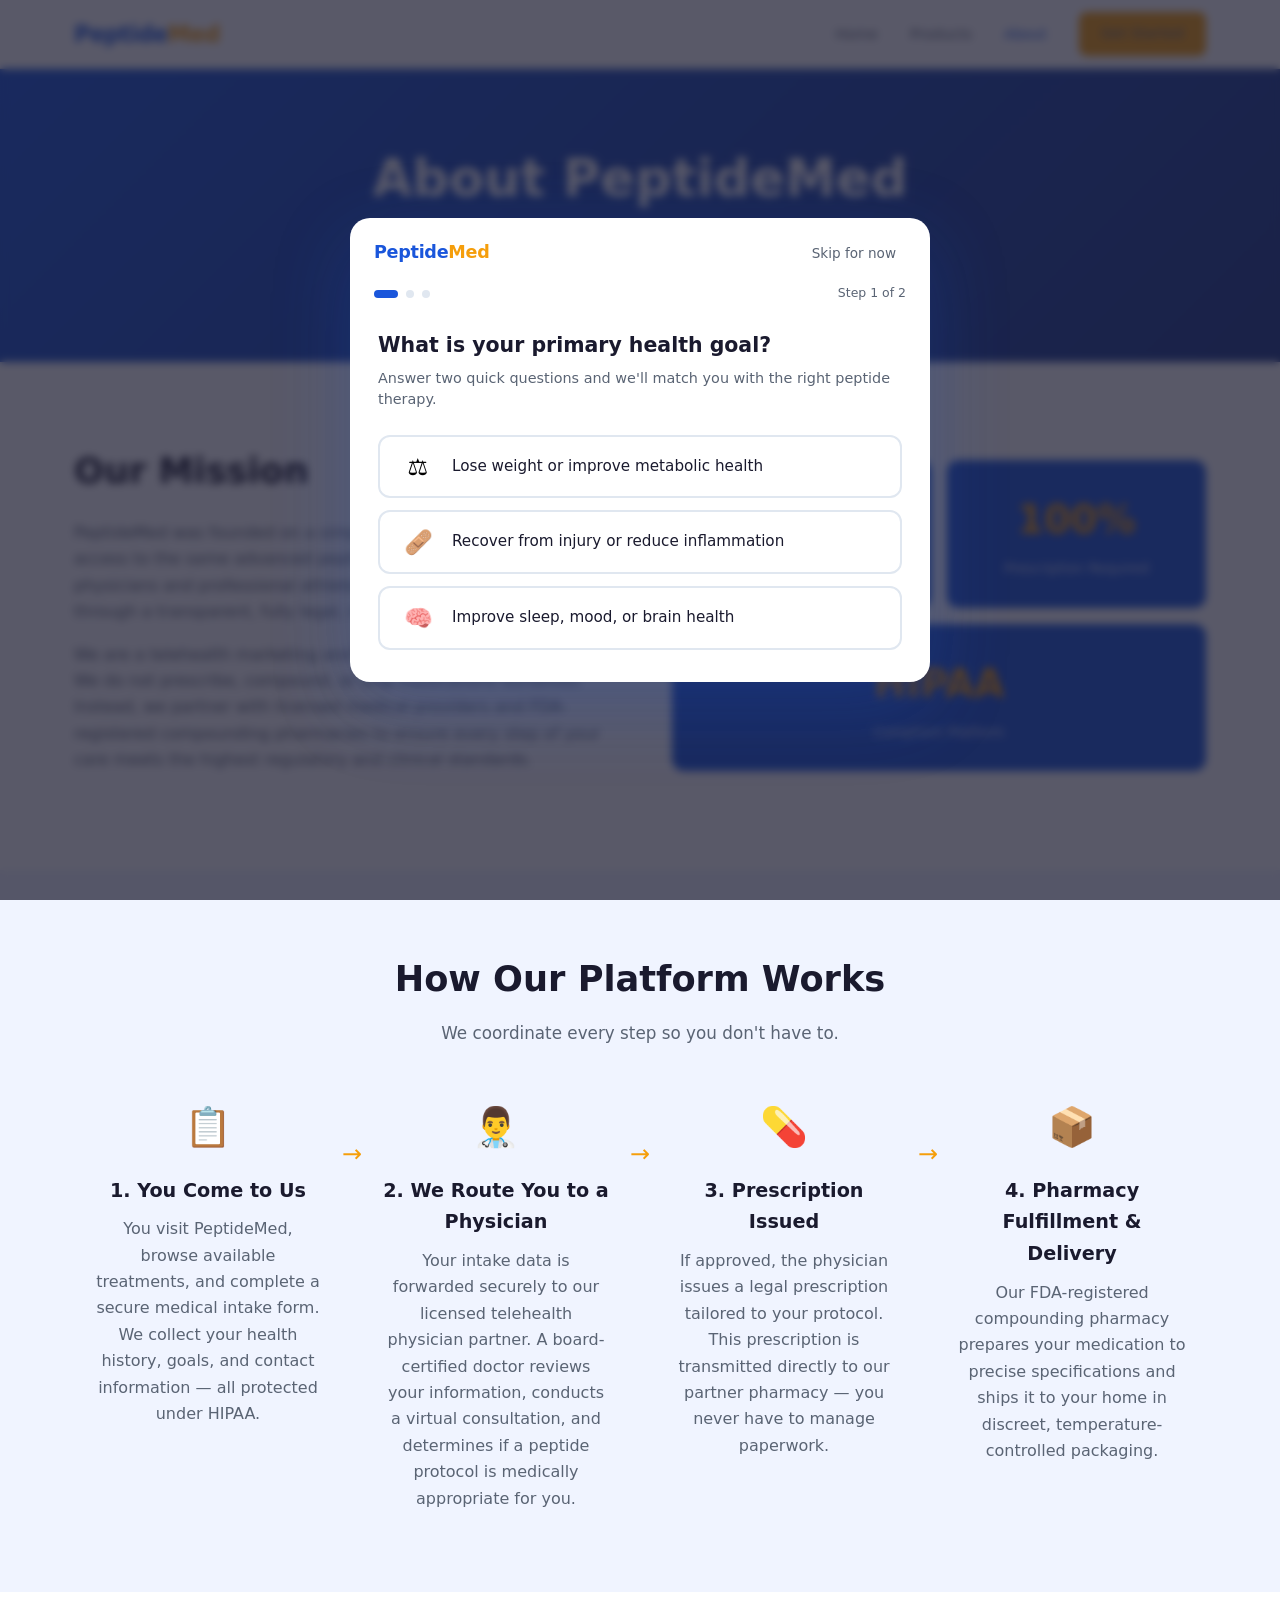
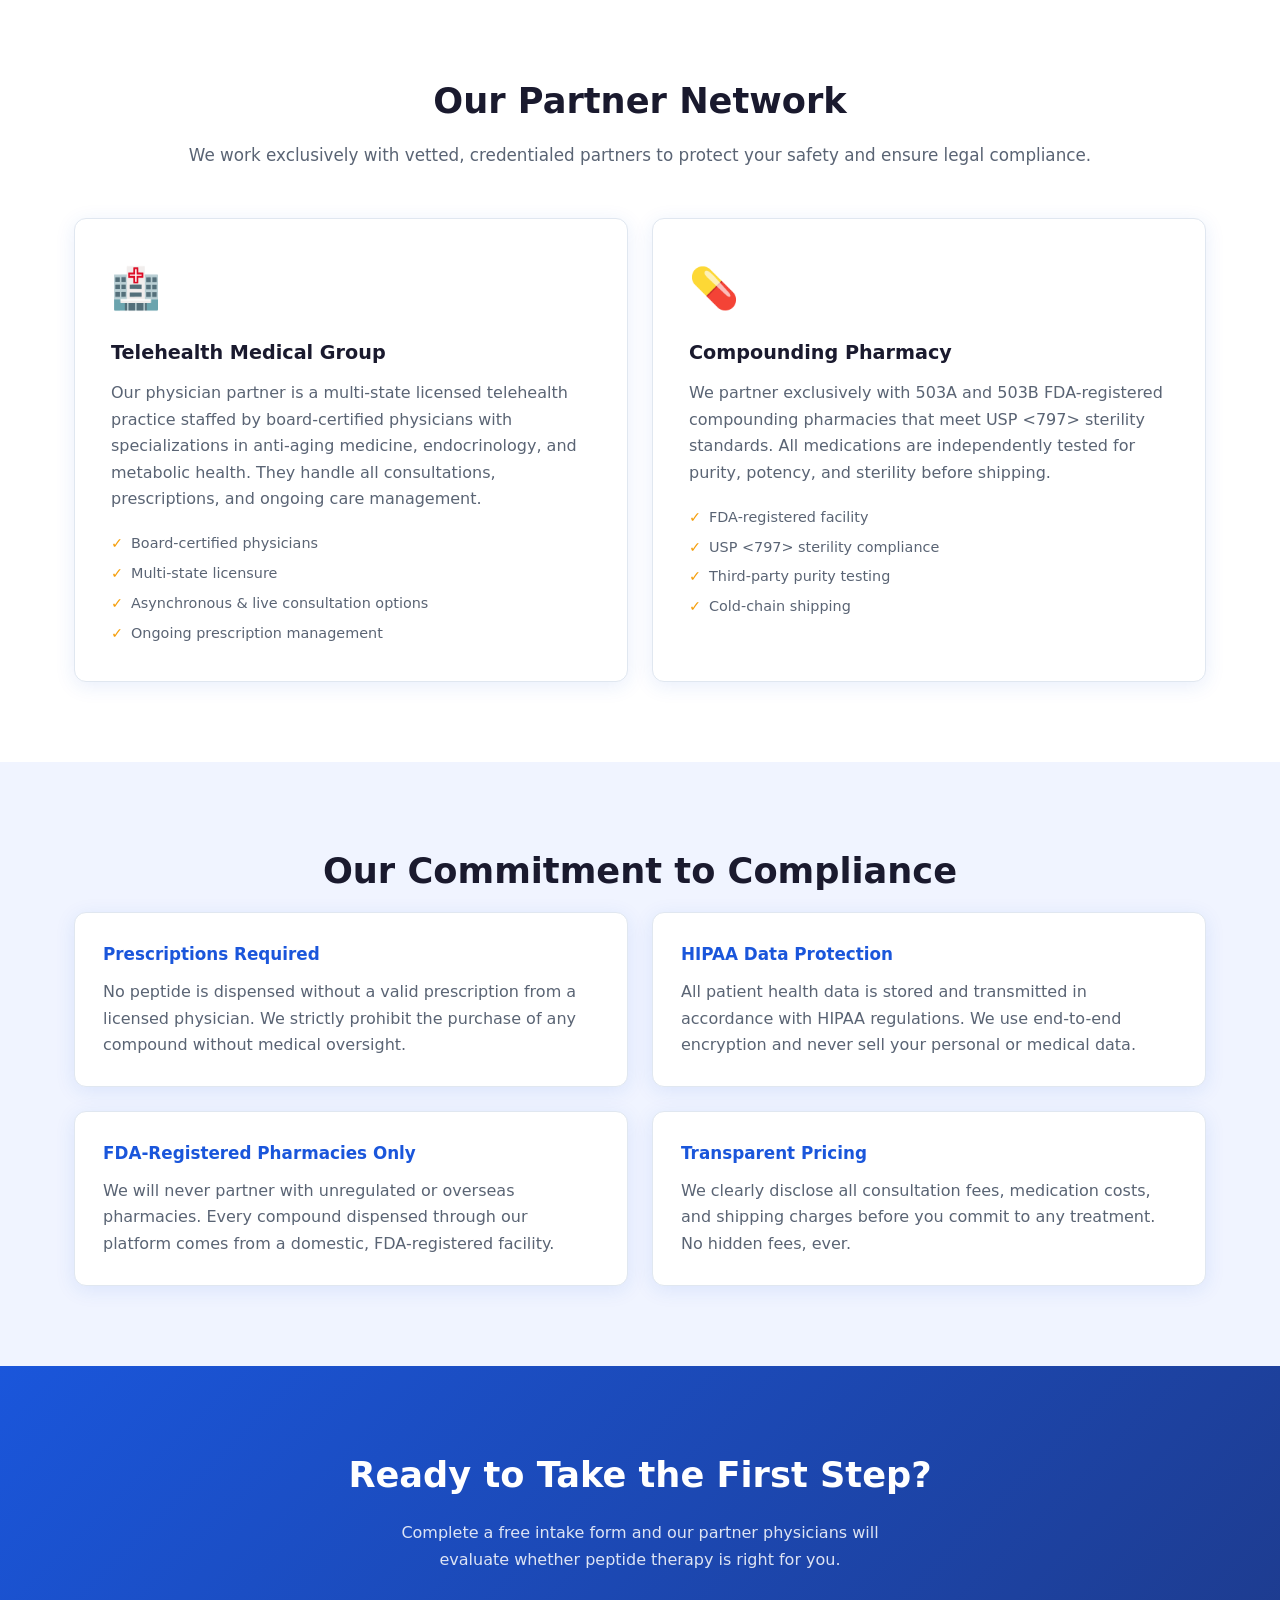
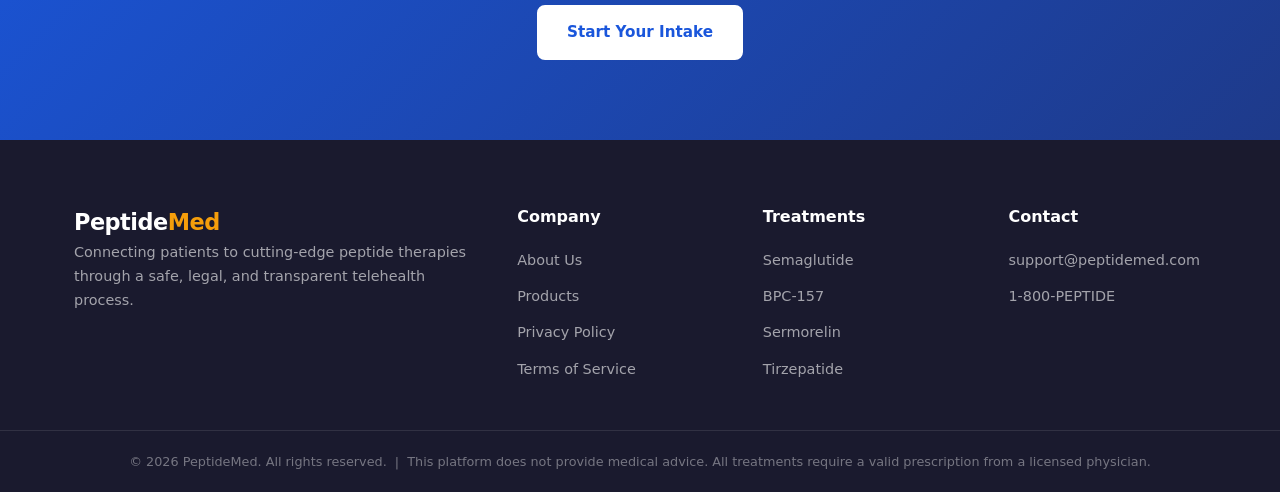
==== about.html @ 068e944d "Initial commit: PeptideMed website with blue/yellow theme, product quiz, and GitHub Pages-ready stru" ====
<!DOCTYPE html>
<html lang="en">
<head>
  <meta charset="UTF-8" />
  <meta name="viewport" content="width=device-width, initial-scale=1.0" />
  <title>About Us — PeptideMed</title>
  <link rel="stylesheet" href="css/styles.css" />
</head>
<body>
  <header class="site-header">
    <nav class="navbar">
      <a href="index.html" class="logo">Peptide<span>Med</span></a>
      <ul class="nav-links" id="navLinks">
        <li><a href="index.html">Home</a></li>
        <li><a href="products.html">Products</a></li>
        <li><a href="about.html" class="active">About</a></li>
        <li><a href="#" class="btn-nav">Get Started</a></li>
      </ul>
      <button class="hamburger" id="hamburger">&#9776;</button>
    </nav>
  </header>

  <!-- Page Hero -->
  <section class="page-hero">
    <div class="container">
      <h1>About PeptideMed</h1>
      <p>We exist to make cutting-edge peptide therapies accessible, affordable, and — above all — safe for every patient.</p>
    </div>
  </section>

  <!-- Mission -->
  <section class="section">
    <div class="container about-split">
      <div class="about-text">
        <h2>Our Mission</h2>
        <p>PeptideMed was founded on a simple belief: patients deserve access to the same advanced peptide protocols that elite physicians and professional athletes have used for years — but through a transparent, fully legal, medically supervised process.</p>
        <p>We are a telehealth marketing and patient coordination platform. We do not prescribe, compound, or ship medications ourselves. Instead, we partner with licensed medical providers and FDA-registered compounding pharmacies to ensure every step of your care meets the highest regulatory and clinical standards.</p>
      </div>
      <div class="about-visual">
        <div class="stat-card"><span class="stat-number">3</span><span class="stat-label">Trusted Partners</span></div>
        <div class="stat-card"><span class="stat-number">100%</span><span class="stat-label">Prescription Required</span></div>
        <div class="stat-card"><span class="stat-number">HIPAA</span><span class="stat-label">Compliant Platform</span></div>
      </div>
    </div>
  </section>

  <!-- How The Platform Works -->
  <section class="section bg-light">
    <div class="container">
      <h2 class="section-title">How Our Platform Works</h2>
      <p class="section-subtitle">We coordinate every step so you don't have to.</p>

      <div class="process-flow">
        <div class="process-step">
          <div class="process-icon">&#128203;</div>
          <h3>1. You Come to Us</h3>
          <p>You visit PeptideMed, browse available treatments, and complete a secure medical intake form. We collect your health history, goals, and contact information — all protected under HIPAA.</p>
        </div>
        <div class="process-arrow">&#8594;</div>
        <div class="process-step">
          <div class="process-icon">&#128104;&#8205;&#9877;</div>
          <h3>2. We Route You to a Physician</h3>
          <p>Your intake data is forwarded securely to our licensed telehealth physician partner. A board-certified doctor reviews your information, conducts a virtual consultation, and determines if a peptide protocol is medically appropriate for you.</p>
        </div>
        <div class="process-arrow">&#8594;</div>
        <div class="process-step">
          <div class="process-icon">&#128138;</div>
          <h3>3. Prescription Issued</h3>
          <p>If approved, the physician issues a legal prescription tailored to your protocol. This prescription is transmitted directly to our partner pharmacy — you never have to manage paperwork.</p>
        </div>
        <div class="process-arrow">&#8594;</div>
        <div class="process-step">
          <div class="process-icon">&#128230;</div>
          <h3>4. Pharmacy Fulfillment &amp; Delivery</h3>
          <p>Our FDA-registered compounding pharmacy prepares your medication to precise specifications and ships it to your home in discreet, temperature-controlled packaging.</p>
        </div>
      </div>
    </div>
  </section>

  <!-- Our Partners -->
  <section class="section">
    <div class="container">
      <h2 class="section-title">Our Partner Network</h2>
      <p class="section-subtitle">We work exclusively with vetted, credentialed partners to protect your safety and ensure legal compliance.</p>
      <div class="partner-grid">
        <div class="partner-card">
          <div class="partner-icon">&#127973;</div>
          <h3>Telehealth Medical Group</h3>
          <p>Our physician partner is a multi-state licensed telehealth practice staffed by board-certified physicians with specializations in anti-aging medicine, endocrinology, and metabolic health. They handle all consultations, prescriptions, and ongoing care management.</p>
          <ul class="partner-features">
            <li>Board-certified physicians</li>
            <li>Multi-state licensure</li>
            <li>Asynchronous &amp; live consultation options</li>
            <li>Ongoing prescription management</li>
          </ul>
        </div>
        <div class="partner-card">
          <div class="partner-icon">&#128138;</div>
          <h3>Compounding Pharmacy</h3>
          <p>We partner exclusively with 503A and 503B FDA-registered compounding pharmacies that meet USP &lt;797&gt; sterility standards. All medications are independently tested for purity, potency, and sterility before shipping.</p>
          <ul class="partner-features">
            <li>FDA-registered facility</li>
            <li>USP &lt;797&gt; sterility compliance</li>
            <li>Third-party purity testing</li>
            <li>Cold-chain shipping</li>
          </ul>
        </div>
      </div>
    </div>
  </section>

  <!-- Legal & Compliance -->
  <section class="section bg-light">
    <div class="container">
      <h2 class="section-title">Our Commitment to Compliance</h2>
      <div class="compliance-grid">
        <div class="compliance-item">
          <h4>Prescriptions Required</h4>
          <p>No peptide is dispensed without a valid prescription from a licensed physician. We strictly prohibit the purchase of any compound without medical oversight.</p>
        </div>
        <div class="compliance-item">
          <h4>HIPAA Data Protection</h4>
          <p>All patient health data is stored and transmitted in accordance with HIPAA regulations. We use end-to-end encryption and never sell your personal or medical data.</p>
        </div>
        <div class="compliance-item">
          <h4>FDA-Registered Pharmacies Only</h4>
          <p>We will never partner with unregulated or overseas pharmacies. Every compound dispensed through our platform comes from a domestic, FDA-registered facility.</p>
        </div>
        <div class="compliance-item">
          <h4>Transparent Pricing</h4>
          <p>We clearly disclose all consultation fees, medication costs, and shipping charges before you commit to any treatment. No hidden fees, ever.</p>
        </div>
      </div>
    </div>
  </section>

  <!-- CTA -->
  <section class="cta-banner">
    <div class="container">
      <h2>Ready to Take the First Step?</h2>
      <p>Complete a free intake form and our partner physicians will evaluate whether peptide therapy is right for you.</p>
      <a href="#" class="btn-primary btn-white">Start Your Intake</a>
    </div>
  </section>

  <footer class="site-footer">
    <div class="container footer-inner">
      <div class="footer-brand">
        <a href="index.html" class="logo">Peptide<span>Med</span></a>
        <p>Connecting patients to cutting-edge peptide therapies through a safe, legal, and transparent telehealth process.</p>
      </div>
      <div class="footer-links">
        <h4>Company</h4>
        <ul>
          <li><a href="about.html">About Us</a></li>
          <li><a href="products.html">Products</a></li>
          <li><a href="#">Privacy Policy</a></li>
          <li><a href="#">Terms of Service</a></li>
        </ul>
      </div>
      <div class="footer-links">
        <h4>Treatments</h4>
        <ul>
          <li><a href="products.html">Semaglutide</a></li>
          <li><a href="products.html">BPC-157</a></li>
          <li><a href="products.html">Sermorelin</a></li>
          <li><a href="products.html">Tirzepatide</a></li>
        </ul>
      </div>
      <div class="footer-links">
        <h4>Contact</h4>
        <ul>
          <li><a href="mailto:support@peptidemed.com">support@peptidemed.com</a></li>
          <li><a href="tel:18007378433">1-800-PEPTIDE</a></li>
        </ul>
      </div>
    </div>
    <div class="footer-bottom">
      <p>&copy; 2026 PeptideMed. All rights reserved. &nbsp;|&nbsp; This platform does not provide medical advice. All treatments require a valid prescription from a licensed physician.</p>
    </div>
  </footer>

  <script src="js/main.js"></script>
  <script src="js/quiz.js"></script>
</body>
</html>
---- css/styles.css ----
/* ===========================
   PeptideMed — Global Styles
   =========================== */

/* ---------- Reset & Base ---------- */
*, *::before, *::after { box-sizing: border-box; margin: 0; padding: 0; }

:root {
  --color-primary:   #1a56db;
  --color-primary-dk:#1e3a8a;
  --color-accent:    #f59e0b;
  --color-text:      #1a1a2e;
  --color-text-muted:#5a6474;
  --color-bg:        #ffffff;
  --color-bg-light:  #f0f4ff;
  --color-border:    #e0e7f0;
  --font-sans: 'Segoe UI', system-ui, -apple-system, sans-serif;
  --radius: 12px;
  --shadow: 0 4px 20px rgba(26,86,219,0.10);
  --shadow-lg: 0 8px 40px rgba(26,86,219,0.15);
  --transition: 0.2s ease;
}

html { scroll-behavior: smooth; }

body {
  font-family: var(--font-sans);
  font-size: 16px;
  line-height: 1.65;
  color: var(--color-text);
  background: var(--color-bg);
}

a { color: inherit; text-decoration: none; }
ul { list-style: none; }
img { max-width: 100%; display: block; }

.container {
  max-width: 1180px;
  margin: 0 auto;
  padding: 0 24px;
}

.section { padding: 80px 0; }
.bg-light { background: var(--color-bg-light); }

/* ---------- Typography ---------- */
h1 { font-size: clamp(2rem, 4vw, 3.2rem); font-weight: 800; line-height: 1.15; }
h2 { font-size: clamp(1.5rem, 3vw, 2.2rem); font-weight: 700; }
h3 { font-size: 1.2rem; font-weight: 600; }
h4 { font-size: 1rem; font-weight: 600; }
p  { color: var(--color-text-muted); }

.section-title {
  text-align: center;
  margin-bottom: 12px;
  color: var(--color-text);
}
.section-subtitle {
  text-align: center;
  margin-bottom: 48px;
  font-size: 1.05rem;
  color: var(--color-text-muted);
}

/* ---------- Buttons ---------- */
.btn-primary, .btn-secondary, .btn-nav, .btn-card, .btn-white {
  display: inline-block;
  padding: 13px 28px;
  border-radius: 8px;
  font-weight: 600;
  font-size: 0.95rem;
  transition: all var(--transition);
  cursor: pointer;
  border: 2px solid transparent;
}

.btn-primary {
  background: var(--color-primary);
  color: #fff;
  border-color: var(--color-primary);
}
.btn-primary:hover { background: var(--color-primary-dk); border-color: var(--color-primary-dk); transform: translateY(-1px); box-shadow: var(--shadow); }

.btn-secondary {
  background: transparent;
  color: var(--color-primary);
  border-color: var(--color-primary);
}
.btn-secondary:hover { background: var(--color-primary); color: #fff; transform: translateY(-1px); }

.btn-nav {
  background: var(--color-accent);
  color: var(--color-primary-dk);
  padding: 8px 20px;
  font-size: 0.9rem;
}
.btn-nav:hover { background: var(--color-primary); color: #fff; }

.btn-card {
  color: var(--color-primary);
  font-weight: 600;
  font-size: 0.9rem;
  padding: 0;
}
.btn-card:hover { color: var(--color-accent); }

.btn-white {
  background: #fff;
  color: var(--color-primary);
  border-color: #fff;
}
.btn-white:hover { background: var(--color-accent); border-color: var(--color-accent); }

.centered-cta { text-align: center; margin-top: 48px; }

/* ---------- Navbar ---------- */
.site-header {
  position: sticky;
  top: 0;
  z-index: 100;
  background: rgba(255,255,255,0.96);
  backdrop-filter: blur(8px);
  border-bottom: 1px solid var(--color-border);
}

.navbar {
  max-width: 1180px;
  margin: 0 auto;
  padding: 0 24px;
  height: 68px;
  display: flex;
  align-items: center;
  justify-content: space-between;
}

.logo {
  font-size: 1.4rem;
  font-weight: 800;
  color: var(--color-primary);
  letter-spacing: -0.5px;
}
.logo span { color: var(--color-accent); }

.nav-links {
  display: flex;
  align-items: center;
  gap: 32px;
}
.nav-links a {
  font-size: 0.9rem;
  font-weight: 500;
  color: var(--color-text-muted);
  transition: color var(--transition);
}
.nav-links a:hover, .nav-links a.active { color: var(--color-primary); }

.hamburger {
  display: none;
  background: none;
  border: none;
  font-size: 1.5rem;
  cursor: pointer;
  color: var(--color-primary);
}

/* ---------- Hero ---------- */
.hero {
  display: grid;
  grid-template-columns: 1fr 1fr;
  gap: 60px;
  align-items: center;
  max-width: 1180px;
  margin: 0 auto;
  padding: 90px 24px 80px;
}

.hero-badge {
  display: inline-block;
  background: rgba(245,158,11,0.12);
  color: var(--color-primary);
  font-size: 0.8rem;
  font-weight: 600;
  padding: 6px 14px;
  border-radius: 100px;
  letter-spacing: 0.5px;
  text-transform: uppercase;
  margin-bottom: 20px;
}

.hero-content h1 { color: var(--color-text); margin-bottom: 20px; }
.hero-content h1 em { font-style: normal; color: var(--color-primary); }
.hero-content p { font-size: 1.1rem; margin-bottom: 36px; max-width: 480px; }

.hero-cta { display: flex; gap: 16px; flex-wrap: wrap; }

.hero-visual {
  display: flex;
  flex-direction: column;
  gap: 20px;
}

.hero-card {
  background: #fff;
  border: 1px solid var(--color-border);
  border-radius: var(--radius);
  padding: 28px;
  box-shadow: var(--shadow);
}
.hero-card-alt { background: var(--color-primary); color: #fff; border-color: var(--color-primary); }
.hero-card-alt p { color: rgba(255,255,255,0.8); }
.hero-card-alt h3 { color: #fff; }

.hero-card-icon { font-size: 2rem; margin-bottom: 12px; }
.hero-card h3 { margin-bottom: 8px; }

/* ---------- Trust Bar ---------- */
.trust-bar {
  background: var(--color-primary);
  padding: 18px 0;
}
.trust-inner {
  display: flex;
  flex-wrap: wrap;
  justify-content: center;
  gap: 32px;
}
.trust-item {
  display: flex;
  align-items: center;
  gap: 8px;
  color: #fff;
  font-size: 0.9rem;
  font-weight: 500;
}
.trust-icon {
  background: var(--color-accent);
  color: var(--color-primary-dk);
  border-radius: 50%;
  width: 22px;
  height: 22px;
  display: flex;
  align-items: center;
  justify-content: center;
  font-size: 0.7rem;
  font-weight: 700;
  flex-shrink: 0;
}

/* ---------- Steps ---------- */
.steps {
  display: flex;
  align-items: flex-start;
  gap: 0;
}

.step {
  flex: 1;
  text-align: center;
  padding: 0 24px;
}
.step-number {
  width: 56px;
  height: 56px;
  background: var(--color-primary);
  color: #fff;
  border-radius: 50%;
  display: flex;
  align-items: center;
  justify-content: center;
  font-size: 1.1rem;
  font-weight: 700;
  margin: 0 auto 20px;
}
.step h3 { color: var(--color-text); margin-bottom: 10px; }

.step-connector {
  width: 60px;
  flex-shrink: 0;
  height: 2px;
  background: var(--color-border);
  margin-top: 28px;
}

/* ---------- Product Cards (Homepage) ---------- */
.product-grid {
  display: grid;
  grid-template-columns: repeat(3, 1fr);
  gap: 24px;
}

.product-card {
  background: #fff;
  border: 1px solid var(--color-border);
  border-radius: var(--radius);
  padding: 28px;
  display: flex;
  flex-direction: column;
  gap: 12px;
  box-shadow: var(--shadow);
  transition: transform var(--transition), box-shadow var(--transition);
}
.product-card:hover { transform: translateY(-4px); box-shadow: var(--shadow-lg); }

.product-tag {
  display: inline-block;
  background: rgba(245,158,11,0.12);
  color: var(--color-primary);
  font-size: 0.75rem;
  font-weight: 600;
  padding: 4px 10px;
  border-radius: 100px;
  text-transform: uppercase;
  letter-spacing: 0.4px;
}
.product-card h3 { color: var(--color-text); }
.product-card p { flex: 1; }

/* ---------- Product Detail Cards (Products Page) ---------- */
.page-hero {
  background: linear-gradient(135deg, var(--color-primary) 0%, var(--color-primary-dk) 100%);
  color: #fff;
  padding: 80px 24px;
  text-align: center;
}
.page-hero h1 { color: #fff; margin-bottom: 16px; }
.page-hero p { color: rgba(255,255,255,0.85); max-width: 600px; margin: 0 auto; font-size: 1.1rem; }

.disclaimer-bar {
  background: #fff8e1;
  border-bottom: 1px solid #ffe082;
  padding: 12px 24px;
  font-size: 0.88rem;
  color: #5d4037;
}

.category-title {
  font-size: 1.5rem;
  font-weight: 700;
  color: var(--color-text);
  margin: 56px 0 24px;
  padding-bottom: 12px;
  border-bottom: 2px solid var(--color-border);
}
.category-title:first-child { margin-top: 0; }

.product-detail-grid {
  display: grid;
  grid-template-columns: repeat(2, 1fr);
  gap: 24px;
}

.product-detail-card {
  scroll-margin-top: 88px;
  background: #fff;
  border: 1px solid var(--color-border);
  border-radius: var(--radius);
  padding: 32px;
  box-shadow: var(--shadow);
  display: flex;
  flex-direction: column;
  gap: 16px;
  transition: transform var(--transition), box-shadow var(--transition);
}
.product-detail-card:hover { transform: translateY(-3px); box-shadow: var(--shadow-lg); }

.product-detail-header {
  display: flex;
  justify-content: space-between;
  align-items: flex-start;
  gap: 16px;
}
.product-detail-header h3 { color: var(--color-text); font-size: 1.35rem; margin-top: 6px; }

.product-pricing { text-align: right; flex-shrink: 0; }
.price-from { display: block; font-size: 0.75rem; color: var(--color-text-muted); margin-bottom: 2px; }
.price { font-size: 1.8rem; font-weight: 800; color: var(--color-primary); }
.price-period { font-size: 0.9rem; font-weight: 500; color: var(--color-text-muted); }

.product-benefits {
  list-style: none;
  display: flex;
  flex-direction: column;
  gap: 6px;
}
.product-benefits li {
  color: var(--color-text-muted);
  font-size: 0.92rem;
  padding-left: 20px;
  position: relative;
}
.product-benefits li::before {
  content: '✓';
  position: absolute;
  left: 0;
  color: var(--color-accent);
  font-weight: 700;
}

.product-note {
  background: var(--color-bg-light);
  border-left: 3px solid var(--color-accent);
  padding: 10px 14px;
  font-size: 0.85rem;
  color: var(--color-text-muted);
  border-radius: 0 6px 6px 0;
}

/* ---------- CTA Banner ---------- */
.cta-banner {
  background: linear-gradient(135deg, var(--color-primary) 0%, var(--color-primary-dk) 100%);
  padding: 80px 24px;
  text-align: center;
}
.cta-banner h2 { color: #fff; margin-bottom: 16px; }
.cta-banner p  { color: rgba(255,255,255,0.85); max-width: 520px; margin: 0 auto 32px; }

/* ---------- About Page ---------- */
.about-split {
  display: grid;
  grid-template-columns: 1fr 1fr;
  gap: 64px;
  align-items: center;
}
.about-text h2 { color: var(--color-text); margin-bottom: 20px; }
.about-text p { margin-bottom: 16px; }

.about-visual {
  display: grid;
  grid-template-columns: 1fr 1fr;
  gap: 16px;
}
.stat-card {
  background: var(--color-primary);
  color: #fff;
  border-radius: var(--radius);
  padding: 28px 20px;
  text-align: center;
  display: flex;
  flex-direction: column;
  gap: 6px;
}
.stat-card:last-child { grid-column: span 2; }
.stat-number { font-size: 2.4rem; font-weight: 800; color: var(--color-accent); }
.stat-label  { font-size: 0.85rem; color: rgba(255,255,255,0.8); font-weight: 500; }

.process-flow {
  display: flex;
  align-items: flex-start;
  gap: 0;
  flex-wrap: wrap;
}
.process-step {
  flex: 1;
  min-width: 200px;
  text-align: center;
  padding: 0 20px;
}
.process-icon {
  font-size: 2.4rem;
  margin-bottom: 16px;
  display: block;
}
.process-step h3 { color: var(--color-text); margin-bottom: 10px; }
.process-arrow {
  font-size: 1.5rem;
  color: var(--color-accent);
  margin-top: 40px;
  flex-shrink: 0;
}

.partner-grid {
  display: grid;
  grid-template-columns: 1fr 1fr;
  gap: 24px;
}
.partner-card {
  background: #fff;
  border: 1px solid var(--color-border);
  border-radius: var(--radius);
  padding: 36px;
  box-shadow: var(--shadow);
}
.partner-icon { font-size: 2.5rem; margin-bottom: 16px; display: block; }
.partner-card h3 { color: var(--color-text); margin-bottom: 12px; }
.partner-card p  { margin-bottom: 20px; }
.partner-features {
  display: flex;
  flex-direction: column;
  gap: 6px;
}
.partner-features li {
  font-size: 0.9rem;
  color: var(--color-text-muted);
  padding-left: 20px;
  position: relative;
}
.partner-features li::before {
  content: '✓';
  position: absolute;
  left: 0;
  color: var(--color-accent);
  font-weight: 700;
}

.compliance-grid {
  display: grid;
  grid-template-columns: repeat(2, 1fr);
  gap: 24px;
}
.compliance-item {
  background: #fff;
  border: 1px solid var(--color-border);
  border-radius: var(--radius);
  padding: 28px;
  box-shadow: var(--shadow);
}
.compliance-item h4 { color: var(--color-primary); margin-bottom: 10px; font-size: 1.05rem; }

/* ---------- Pending Review Styles ---------- */
.review-badge {
  display: inline-block;
  font-size: 0.72rem;
  font-weight: 700;
  text-transform: uppercase;
  letter-spacing: 0.04em;
  background: rgba(255,152,0,0.14);
  color: #e65100;
  border: 1px solid rgba(255,152,0,0.35);
  border-radius: 4px;
  padding: 3px 8px;
  vertical-align: middle;
  margin-left: 10px;
}

.category-note {
  font-size: 0.9rem;
  color: var(--color-text-muted);
  margin: -12px 0 24px;
  max-width: 700px;
}

.product-detail-card.pending {
  border-color: rgba(255,152,0,0.3);
  background: #fffdf8;
}
.product-detail-card.pending .product-tag {
  background: rgba(255,152,0,0.12);
  color: #b45309;
}
.product-detail-card.pending .btn-primary {
  background: #f59e0b;
}
.product-detail-card.pending .btn-primary:hover {
  background: #d97706;
}

/* ---------- Quiz Modal ---------- */
.quiz-overlay {
  position: fixed;
  inset: 0;
  background: rgba(26, 26, 46, 0.72);
  backdrop-filter: blur(4px);
  z-index: 1000;
  display: flex;
  align-items: center;
  justify-content: center;
  padding: 24px;
  animation: quizFadeIn 0.3s ease;
}
.quiz-overlay.closing { animation: quizFadeOut 0.25s ease forwards; }

@keyframes quizFadeIn  { from { opacity: 0; } to { opacity: 1; } }
@keyframes quizFadeOut { from { opacity: 1; } to { opacity: 0; } }

.quiz-modal {
  background: #fff;
  border-radius: 20px;
  width: 100%;
  max-width: 580px;
  max-height: 90vh;
  overflow-y: auto;
  box-shadow: 0 24px 80px rgba(26,86,219,0.22);
  animation: quizSlideUp 0.35s ease;
}
@keyframes quizSlideUp {
  from { transform: translateY(28px); opacity: 0; }
  to   { transform: translateY(0);    opacity: 1; }
}

.quiz-top {
  display: flex;
  align-items: center;
  justify-content: space-between;
  padding: 20px 24px 0;
}
.quiz-logo { font-size: 1.1rem; font-weight: 800; color: var(--color-primary); letter-spacing: -0.3px; }
.quiz-logo span { color: var(--color-accent); }

.quiz-skip {
  background: none;
  border: none;
  font-size: 0.85rem;
  color: var(--color-text-muted);
  cursor: pointer;
  padding: 6px 10px;
  border-radius: 6px;
  transition: background var(--transition);
  font-family: inherit;
}
.quiz-skip:hover { background: var(--color-bg-light); }

.quiz-progress {
  display: flex;
  align-items: center;
  gap: 8px;
  padding: 16px 24px 0;
}
.quiz-dot {
  width: 8px; height: 8px;
  border-radius: 50%;
  background: var(--color-border);
  transition: all 0.25s;
  flex-shrink: 0;
}
.quiz-dot.active { background: var(--color-primary); width: 24px; border-radius: 4px; }
.quiz-dot.done   { background: var(--color-accent); }
.quiz-step-label { font-size: 0.78rem; color: var(--color-text-muted); margin-left: auto; font-weight: 500; }

.quiz-body { padding: 28px 28px 32px; }
.quiz-question-text { font-size: 1.28rem; font-weight: 700; color: var(--color-text); margin-bottom: 8px; line-height: 1.35; }
.quiz-question-sub  { font-size: 0.9rem; color: var(--color-text-muted); margin-bottom: 24px; line-height: 1.5; }

.quiz-options { display: flex; flex-direction: column; gap: 12px; }

.quiz-option {
  display: flex;
  align-items: center;
  gap: 16px;
  padding: 16px 20px;
  border: 2px solid var(--color-border);
  border-radius: 12px;
  cursor: pointer;
  transition: border-color var(--transition), background var(--transition), box-shadow var(--transition);
  background: #fff;
  text-align: left;
  width: 100%;
  font-family: inherit;
}
.quiz-option:hover    { border-color: var(--color-primary); background: rgba(26,86,219,0.03); }
.quiz-option.selected { border-color: var(--color-primary); background: rgba(26,86,219,0.06); box-shadow: 0 0 0 3px rgba(26,86,219,0.12); }
.quiz-option-icon  { font-size: 1.45rem; flex-shrink: 0; width: 36px; text-align: center; }
.quiz-option-label { font-size: 0.95rem; font-weight: 500; color: var(--color-text); line-height: 1.4; }

.quiz-result { padding: 32px 28px; text-align: center; }
.quiz-result-label { font-size: 0.75rem; font-weight: 700; text-transform: uppercase; letter-spacing: 0.8px; color: var(--color-text-muted); margin-bottom: 12px; }
.quiz-result-icon  { font-size: 3rem; margin-bottom: 12px; }
.quiz-result-badge {
  display: inline-block;
  background: rgba(245,158,11,0.14);
  color: var(--color-primary-dk);
  font-size: 0.8rem; font-weight: 600;
  padding: 5px 14px;
  border-radius: 100px;
  margin-bottom: 14px;
}
.quiz-result-name { font-size: 2rem; font-weight: 800; color: var(--color-text); margin-bottom: 14px; }
.quiz-result-desc {
  font-size: 0.95rem;
  color: var(--color-text-muted);
  line-height: 1.65;
  margin-bottom: 24px;
  max-width: 440px;
  margin-left: auto; margin-right: auto;
}
.quiz-result-pending {
  background: #fff8e1;
  border: 1px solid #ffe082;
  border-radius: 8px;
  padding: 10px 16px;
  font-size: 0.83rem;
  color: #795548;
  margin-bottom: 24px;
  text-align: left;
}
.quiz-result-actions { display: flex; flex-direction: column; gap: 12px; align-items: center; }
.quiz-result-actions .btn-primary { width: 100%; max-width: 320px; text-align: center; }

.quiz-retake {
  background: none; border: none;
  font-size: 0.85rem; color: var(--color-text-muted);
  cursor: pointer; font-family: inherit; padding: 4px 8px;
  text-decoration: underline; text-decoration-color: transparent;
  transition: color var(--transition), text-decoration-color var(--transition);
}
.quiz-retake:hover { color: var(--color-primary); text-decoration-color: var(--color-primary); }

@media (max-width: 480px) {
  .quiz-modal { border-radius: 16px; }
  .quiz-body  { padding: 20px 20px 24px; }
  .quiz-result { padding: 24px 20px; }
  .quiz-question-text { font-size: 1.12rem; }
  .quiz-result-name   { font-size: 1.6rem; }
}

/* ---------- Footer ---------- */
.site-footer { background: var(--color-text); color: #fff; }
.footer-inner {
  display: grid;
  grid-template-columns: 2fr 1fr 1fr 1fr;
  gap: 48px;
  padding: 64px 24px 48px;
}
.footer-brand .logo { color: #fff; margin-bottom: 16px; }
.footer-brand p { color: rgba(255,255,255,0.6); font-size: 0.9rem; }

.footer-links h4 { color: #fff; margin-bottom: 16px; }
.footer-links ul { display: flex; flex-direction: column; gap: 10px; }
.footer-links a { color: rgba(255,255,255,0.6); font-size: 0.9rem; transition: color var(--transition); }
.footer-links a:hover { color: var(--color-accent); }

.footer-bottom {
  border-top: 1px solid rgba(255,255,255,0.1);
  padding: 20px 24px;
  text-align: center;
}
.footer-bottom p { font-size: 0.8rem; color: rgba(255,255,255,0.4); }

/* ---------- Responsive ---------- */
@media (max-width: 900px) {
  .hero { grid-template-columns: 1fr; gap: 40px; }
  .hero-visual { flex-direction: row; }
  .steps { flex-direction: column; align-items: center; }
  .step-connector { width: 2px; height: 40px; margin: 0 auto; }
  .product-grid { grid-template-columns: 1fr; }
  .product-detail-grid { grid-template-columns: 1fr; }
  .about-split { grid-template-columns: 1fr; }
  .about-visual { grid-template-columns: repeat(3, 1fr); }
  .stat-card:last-child { grid-column: auto; }
  .partner-grid { grid-template-columns: 1fr; }
  .compliance-grid { grid-template-columns: 1fr; }
  .process-flow { flex-direction: column; align-items: center; }
  .process-arrow { transform: rotate(90deg); margin: 8px 0; }
  .footer-inner { grid-template-columns: 1fr 1fr; }
}

@media (max-width: 640px) {
  .nav-links { display: none; flex-direction: column; position: absolute; top: 68px; left: 0; right: 0; background: #fff; border-bottom: 1px solid var(--color-border); padding: 24px; gap: 20px; }
  .nav-links.open { display: flex; }
  .hamburger { display: block; }
  .hero { padding: 60px 24px 48px; }
  .hero-visual { flex-direction: column; }
  .about-visual { grid-template-columns: 1fr 1fr; }
  .footer-inner { grid-template-columns: 1fr; gap: 32px; padding: 40px 24px 32px; }
  .product-detail-header { flex-direction: column; }
  .product-pricing { text-align: left; }
}
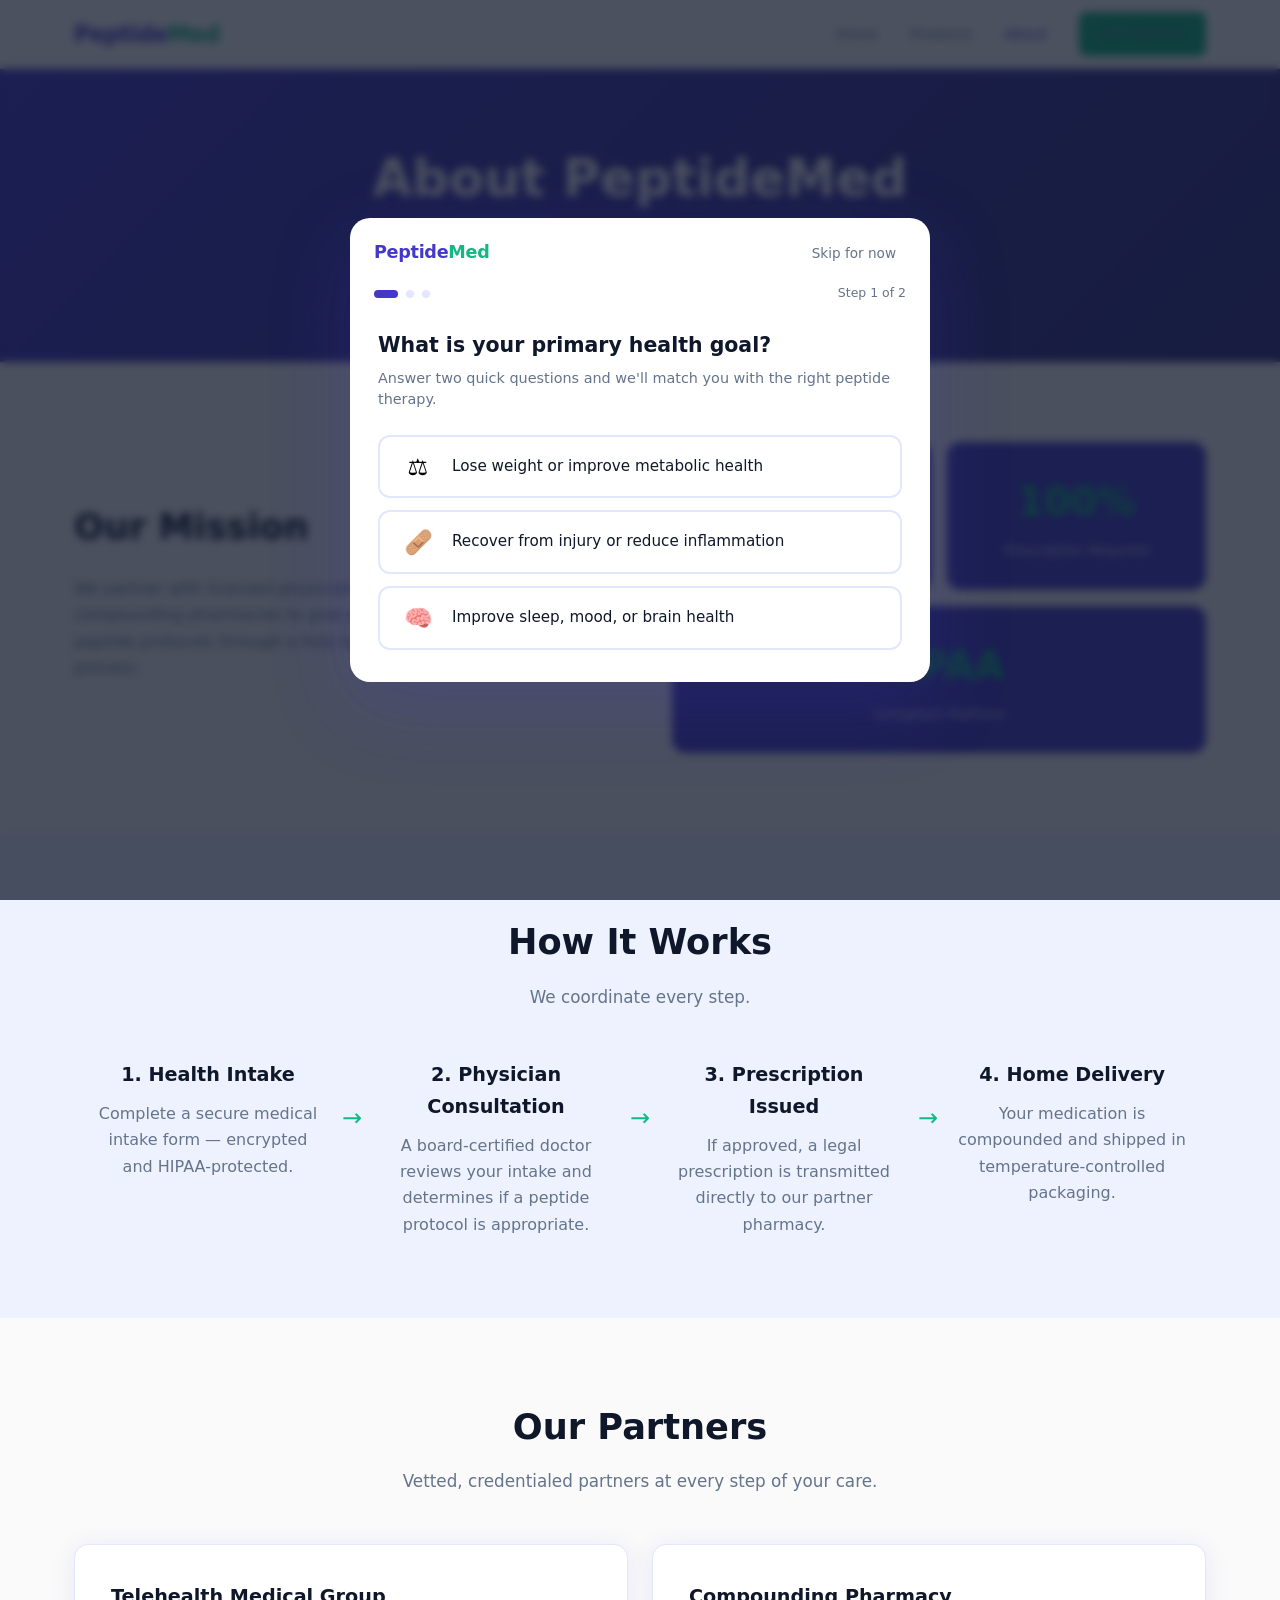
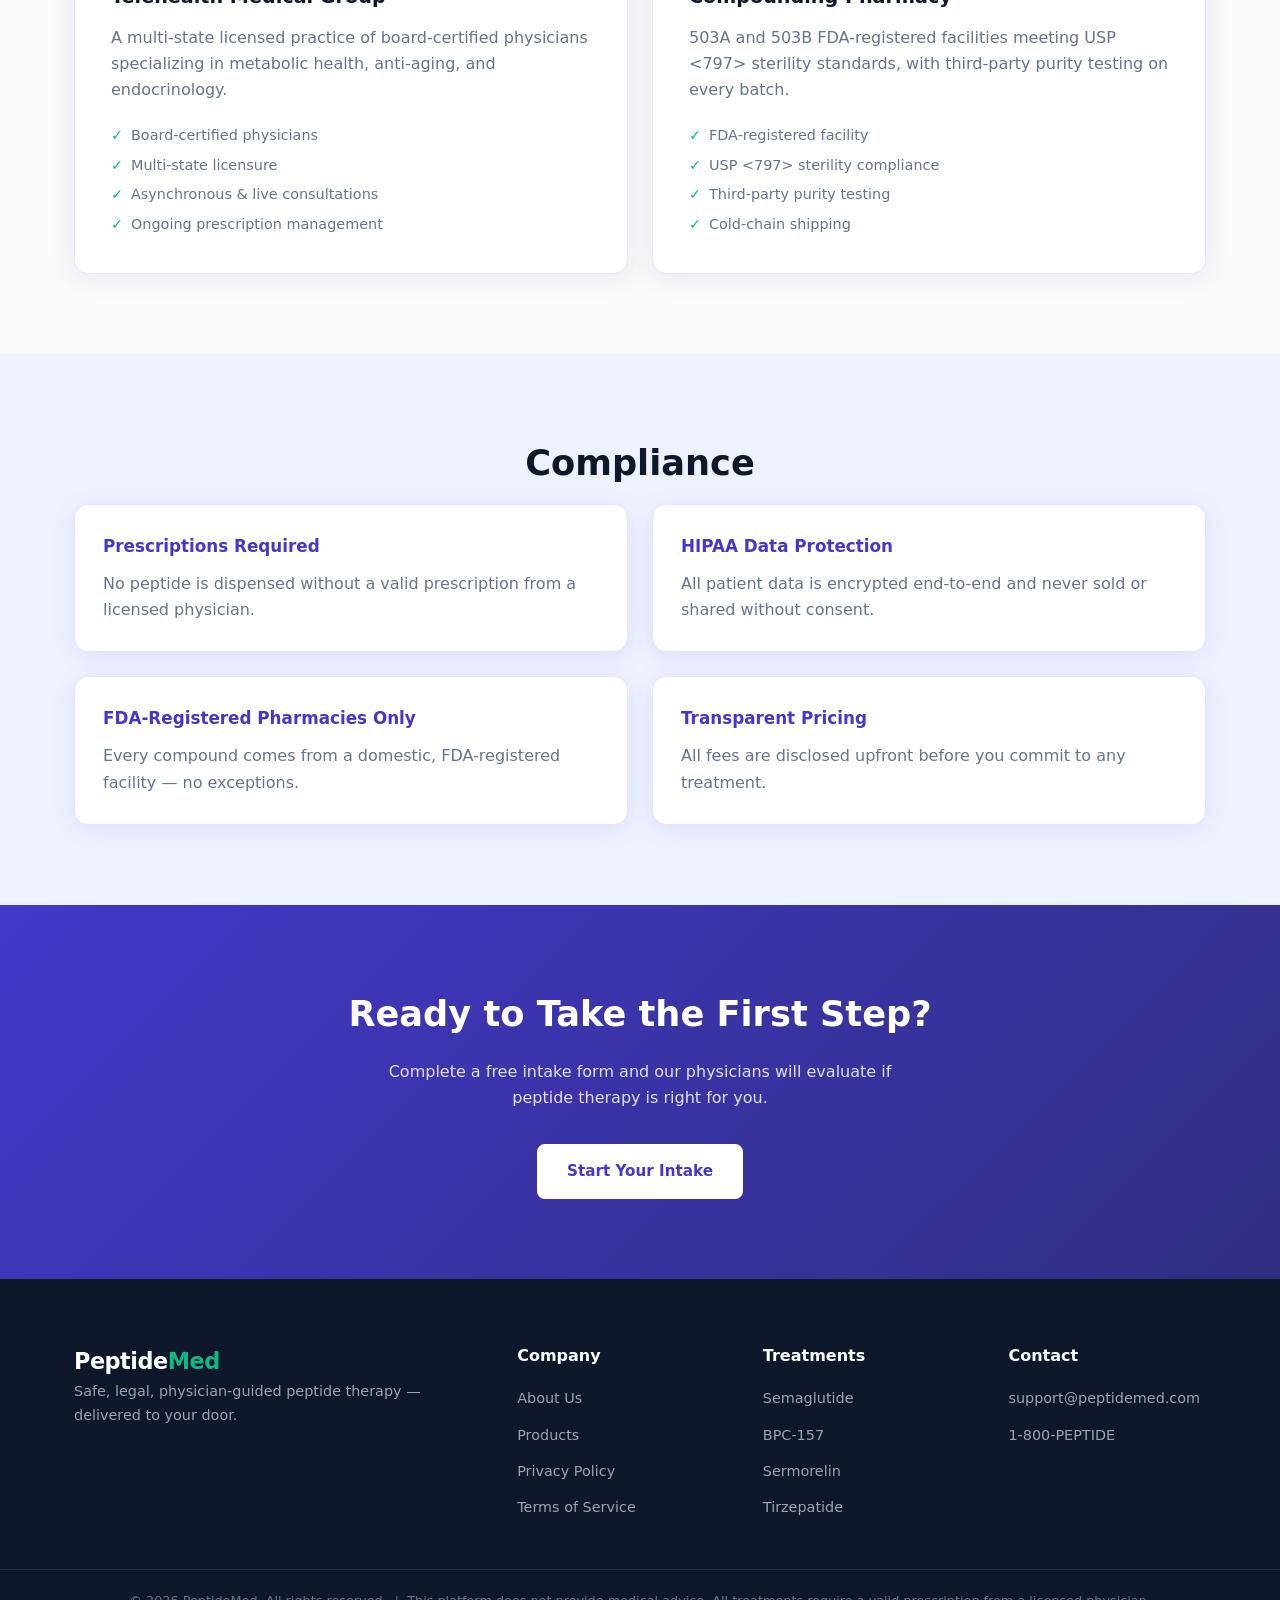
==== commit 1f5bde92: "Remove emojis and tighten copy across all pages Co-Authored-By: Claude Sonnet 4.6 <noreply@anthropic" ====
--- a/about.html
+++ b/about.html
@@ -24,7 +24,7 @@
   <section class="page-hero">
     <div class="container">
       <h1>About PeptideMed</h1>
-      <p>We exist to make cutting-edge peptide therapies accessible, affordable, and — above all — safe for every patient.</p>
+      <p>Making advanced peptide therapy accessible, safe, and fully supervised.</p>
     </div>
   </section>
 
@@ -33,8 +33,7 @@
     <div class="container about-split">
       <div class="about-text">
         <h2>Our Mission</h2>
-        <p>PeptideMed was founded on a simple belief: patients deserve access to the same advanced peptide protocols that elite physicians and professional athletes have used for years — but through a transparent, fully legal, medically supervised process.</p>
-        <p>We are a telehealth marketing and patient coordination platform. We do not prescribe, compound, or ship medications ourselves. Instead, we partner with licensed medical providers and FDA-registered compounding pharmacies to ensure every step of your care meets the highest regulatory and clinical standards.</p>
+        <p>We partner with licensed physicians and FDA-registered compounding pharmacies to give patients access to advanced peptide protocols through a fully legal, medically supervised process.</p>
       </div>
       <div class="about-visual">
         <div class="stat-card"><span class="stat-number">3</span><span class="stat-label">Trusted Partners</span></div>
@@ -47,32 +46,27 @@
   <!-- How The Platform Works -->
   <section class="section bg-light">
     <div class="container">
-      <h2 class="section-title">How Our Platform Works</h2>
-      <p class="section-subtitle">We coordinate every step so you don't have to.</p>
-
+      <h2 class="section-title">How It Works</h2>
+      <p class="section-subtitle">We coordinate every step.</p>
       <div class="process-flow">
         <div class="process-step">
-          <div class="process-icon">&#128203;</div>
-          <h3>1. You Come to Us</h3>
-          <p>You visit PeptideMed, browse available treatments, and complete a secure medical intake form. We collect your health history, goals, and contact information — all protected under HIPAA.</p>
+          <h3>1. Health Intake</h3>
+          <p>Complete a secure medical intake form — encrypted and HIPAA-protected.</p>
         </div>
         <div class="process-arrow">&#8594;</div>
         <div class="process-step">
-          <div class="process-icon">&#128104;&#8205;&#9877;</div>
-          <h3>2. We Route You to a Physician</h3>
-          <p>Your intake data is forwarded securely to our licensed telehealth physician partner. A board-certified doctor reviews your information, conducts a virtual consultation, and determines if a peptide protocol is medically appropriate for you.</p>
+          <h3>2. Physician Consultation</h3>
+          <p>A board-certified doctor reviews your intake and determines if a peptide protocol is appropriate.</p>
         </div>
         <div class="process-arrow">&#8594;</div>
         <div class="process-step">
-          <div class="process-icon">&#128138;</div>
           <h3>3. Prescription Issued</h3>
-          <p>If approved, the physician issues a legal prescription tailored to your protocol. This prescription is transmitted directly to our partner pharmacy — you never have to manage paperwork.</p>
+          <p>If approved, a legal prescription is transmitted directly to our partner pharmacy.</p>
         </div>
         <div class="process-arrow">&#8594;</div>
         <div class="process-step">
-          <div class="process-icon">&#128230;</div>
-          <h3>4. Pharmacy Fulfillment &amp; Delivery</h3>
-          <p>Our FDA-registered compounding pharmacy prepares your medication to precise specifications and ships it to your home in discreet, temperature-controlled packaging.</p>
+          <h3>4. Home Delivery</h3>
+          <p>Your medication is compounded and shipped in temperature-controlled packaging.</p>
         </div>
       </div>
     </div>
@@ -81,24 +75,22 @@
   <!-- Our Partners -->
   <section class="section">
     <div class="container">
-      <h2 class="section-title">Our Partner Network</h2>
-      <p class="section-subtitle">We work exclusively with vetted, credentialed partners to protect your safety and ensure legal compliance.</p>
+      <h2 class="section-title">Our Partners</h2>
+      <p class="section-subtitle">Vetted, credentialed partners at every step of your care.</p>
       <div class="partner-grid">
         <div class="partner-card">
-          <div class="partner-icon">&#127973;</div>
           <h3>Telehealth Medical Group</h3>
-          <p>Our physician partner is a multi-state licensed telehealth practice staffed by board-certified physicians with specializations in anti-aging medicine, endocrinology, and metabolic health. They handle all consultations, prescriptions, and ongoing care management.</p>
+          <p>A multi-state licensed practice of board-certified physicians specializing in metabolic health, anti-aging, and endocrinology.</p>
           <ul class="partner-features">
             <li>Board-certified physicians</li>
             <li>Multi-state licensure</li>
-            <li>Asynchronous &amp; live consultation options</li>
+            <li>Asynchronous &amp; live consultations</li>
             <li>Ongoing prescription management</li>
           </ul>
         </div>
         <div class="partner-card">
-          <div class="partner-icon">&#128138;</div>
           <h3>Compounding Pharmacy</h3>
-          <p>We partner exclusively with 503A and 503B FDA-registered compounding pharmacies that meet USP &lt;797&gt; sterility standards. All medications are independently tested for purity, potency, and sterility before shipping.</p>
+          <p>503A and 503B FDA-registered facilities meeting USP &lt;797&gt; sterility standards, with third-party purity testing on every batch.</p>
           <ul class="partner-features">
             <li>FDA-registered facility</li>
             <li>USP &lt;797&gt; sterility compliance</li>
@@ -113,23 +105,23 @@
   <!-- Legal & Compliance -->
   <section class="section bg-light">
     <div class="container">
-      <h2 class="section-title">Our Commitment to Compliance</h2>
+      <h2 class="section-title">Compliance</h2>
       <div class="compliance-grid">
         <div class="compliance-item">
           <h4>Prescriptions Required</h4>
-          <p>No peptide is dispensed without a valid prescription from a licensed physician. We strictly prohibit the purchase of any compound without medical oversight.</p>
+          <p>No peptide is dispensed without a valid prescription from a licensed physician.</p>
         </div>
         <div class="compliance-item">
           <h4>HIPAA Data Protection</h4>
-          <p>All patient health data is stored and transmitted in accordance with HIPAA regulations. We use end-to-end encryption and never sell your personal or medical data.</p>
+          <p>All patient data is encrypted end-to-end and never sold or shared without consent.</p>
         </div>
         <div class="compliance-item">
           <h4>FDA-Registered Pharmacies Only</h4>
-          <p>We will never partner with unregulated or overseas pharmacies. Every compound dispensed through our platform comes from a domestic, FDA-registered facility.</p>
+          <p>Every compound comes from a domestic, FDA-registered facility — no exceptions.</p>
         </div>
         <div class="compliance-item">
           <h4>Transparent Pricing</h4>
-          <p>We clearly disclose all consultation fees, medication costs, and shipping charges before you commit to any treatment. No hidden fees, ever.</p>
+          <p>All fees are disclosed upfront before you commit to any treatment.</p>
         </div>
       </div>
     </div>
@@ -139,7 +131,7 @@
   <section class="cta-banner">
     <div class="container">
       <h2>Ready to Take the First Step?</h2>
-      <p>Complete a free intake form and our partner physicians will evaluate whether peptide therapy is right for you.</p>
+      <p>Complete a free intake form and our physicians will evaluate if peptide therapy is right for you.</p>
       <a href="#" class="btn-primary btn-white">Start Your Intake</a>
     </div>
   </section>
@@ -148,7 +140,7 @@
     <div class="container footer-inner">
       <div class="footer-brand">
         <a href="index.html" class="logo">Peptide<span>Med</span></a>
-        <p>Connecting patients to cutting-edge peptide therapies through a safe, legal, and transparent telehealth process.</p>
+        <p>Safe, legal, physician-guided peptide therapy — delivered to your door.</p>
       </div>
       <div class="footer-links">
         <h4>Company</h4>
--- a/css/styles.css
+++ b/css/styles.css
@@ -6,18 +6,18 @@
 *, *::before, *::after { box-sizing: border-box; margin: 0; padding: 0; }
 
 :root {
-  --color-primary:   #1a56db;
-  --color-primary-dk:#1e3a8a;
-  --color-accent:    #f59e0b;
-  --color-text:      #1a1a2e;
-  --color-text-muted:#5a6474;
-  --color-bg:        #ffffff;
-  --color-bg-light:  #f0f4ff;
-  --color-border:    #e0e7f0;
+  --color-primary:   #4338ca;
+  --color-primary-dk:#312e81;
+  --color-accent:    #10b981;
+  --color-text:      #0f172a;
+  --color-text-muted:#64748b;
+  --color-bg:        #fafafa;
+  --color-bg-light:  #eef2ff;
+  --color-border:    #e0e7ff;
   --font-sans: 'Segoe UI', system-ui, -apple-system, sans-serif;
-  --radius: 12px;
-  --shadow: 0 4px 20px rgba(26,86,219,0.10);
-  --shadow-lg: 0 8px 40px rgba(26,86,219,0.15);
+  --radius: 14px;
+  --shadow: 0 4px 24px rgba(67,56,202,0.10);
+  --shadow-lg: 0 8px 40px rgba(67,56,202,0.18);
   --transition: 0.2s ease;
 }
 
@@ -177,7 +177,7 @@
 
 .hero-badge {
   display: inline-block;
-  background: rgba(245,158,11,0.12);
+  background: rgba(16,185,129,0.12);
   color: var(--color-primary);
   font-size: 0.8rem;
   font-weight: 600;
@@ -304,7 +304,7 @@
 
 .product-tag {
   display: inline-block;
-  background: rgba(245,158,11,0.12);
+  background: rgba(16,185,129,0.12);
   color: var(--color-primary);
   font-size: 0.75rem;
   font-weight: 600;
@@ -360,7 +360,18 @@
   display: flex;
   flex-direction: column;
   gap: 16px;
+  overflow: hidden;
   transition: transform var(--transition), box-shadow var(--transition);
+}
+
+.product-detail-img {
+  width: calc(100% + 64px);
+  max-width: calc(100% + 64px);
+  height: 220px;
+  object-fit: cover;
+  display: block;
+  margin: -32px -32px 0;
+  border-radius: 0;
 }
 .product-detail-card:hover { transform: translateY(-3px); box-shadow: var(--shadow-lg); }
 
@@ -549,17 +560,17 @@
   color: #b45309;
 }
 .product-detail-card.pending .btn-primary {
-  background: #f59e0b;
+  background: #059669;
 }
 .product-detail-card.pending .btn-primary:hover {
-  background: #d97706;
+  background: #047857;
 }
 
 /* ---------- Quiz Modal ---------- */
 .quiz-overlay {
   position: fixed;
   inset: 0;
-  background: rgba(26, 26, 46, 0.72);
+  background: rgba(15, 23, 42, 0.75);
   backdrop-filter: blur(4px);
   z-index: 1000;
   display: flex;
@@ -580,7 +591,7 @@
   max-width: 580px;
   max-height: 90vh;
   overflow-y: auto;
-  box-shadow: 0 24px 80px rgba(26,86,219,0.22);
+  box-shadow: 0 24px 80px rgba(67,56,202,0.22);
   animation: quizSlideUp 0.35s ease;
 }
 @keyframes quizSlideUp {
@@ -647,8 +658,8 @@
   width: 100%;
   font-family: inherit;
 }
-.quiz-option:hover    { border-color: var(--color-primary); background: rgba(26,86,219,0.03); }
-.quiz-option.selected { border-color: var(--color-primary); background: rgba(26,86,219,0.06); box-shadow: 0 0 0 3px rgba(26,86,219,0.12); }
+.quiz-option:hover    { border-color: var(--color-primary); background: rgba(67,56,202,0.03); }
+.quiz-option.selected { border-color: var(--color-primary); background: rgba(67,56,202,0.06); box-shadow: 0 0 0 3px rgba(67,56,202,0.12); }
 .quiz-option-icon  { font-size: 1.45rem; flex-shrink: 0; width: 36px; text-align: center; }
 .quiz-option-label { font-size: 0.95rem; font-weight: 500; color: var(--color-text); line-height: 1.4; }
 
@@ -657,7 +668,7 @@
 .quiz-result-icon  { font-size: 3rem; margin-bottom: 12px; }
 .quiz-result-badge {
   display: inline-block;
-  background: rgba(245,158,11,0.14);
+  background: rgba(16,185,129,0.14);
   color: var(--color-primary-dk);
   font-size: 0.8rem; font-weight: 600;
   padding: 5px 14px;
